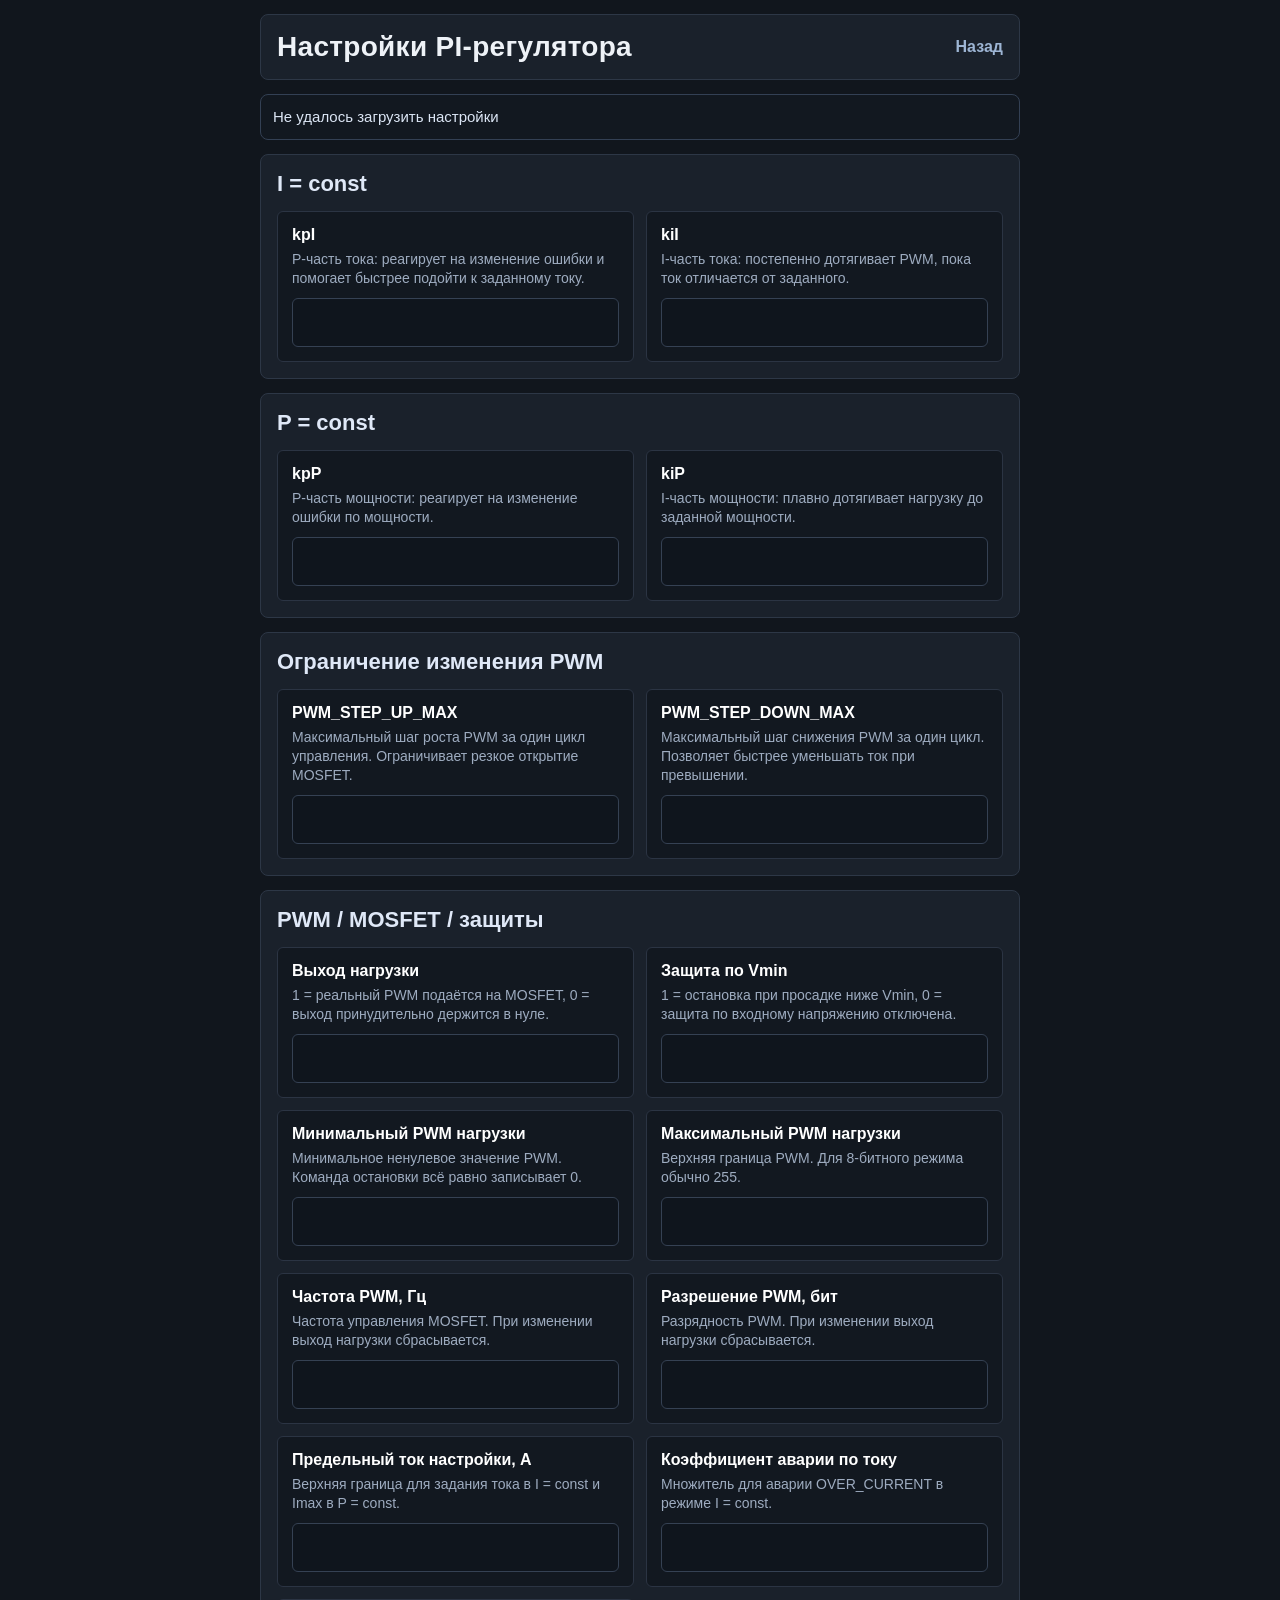
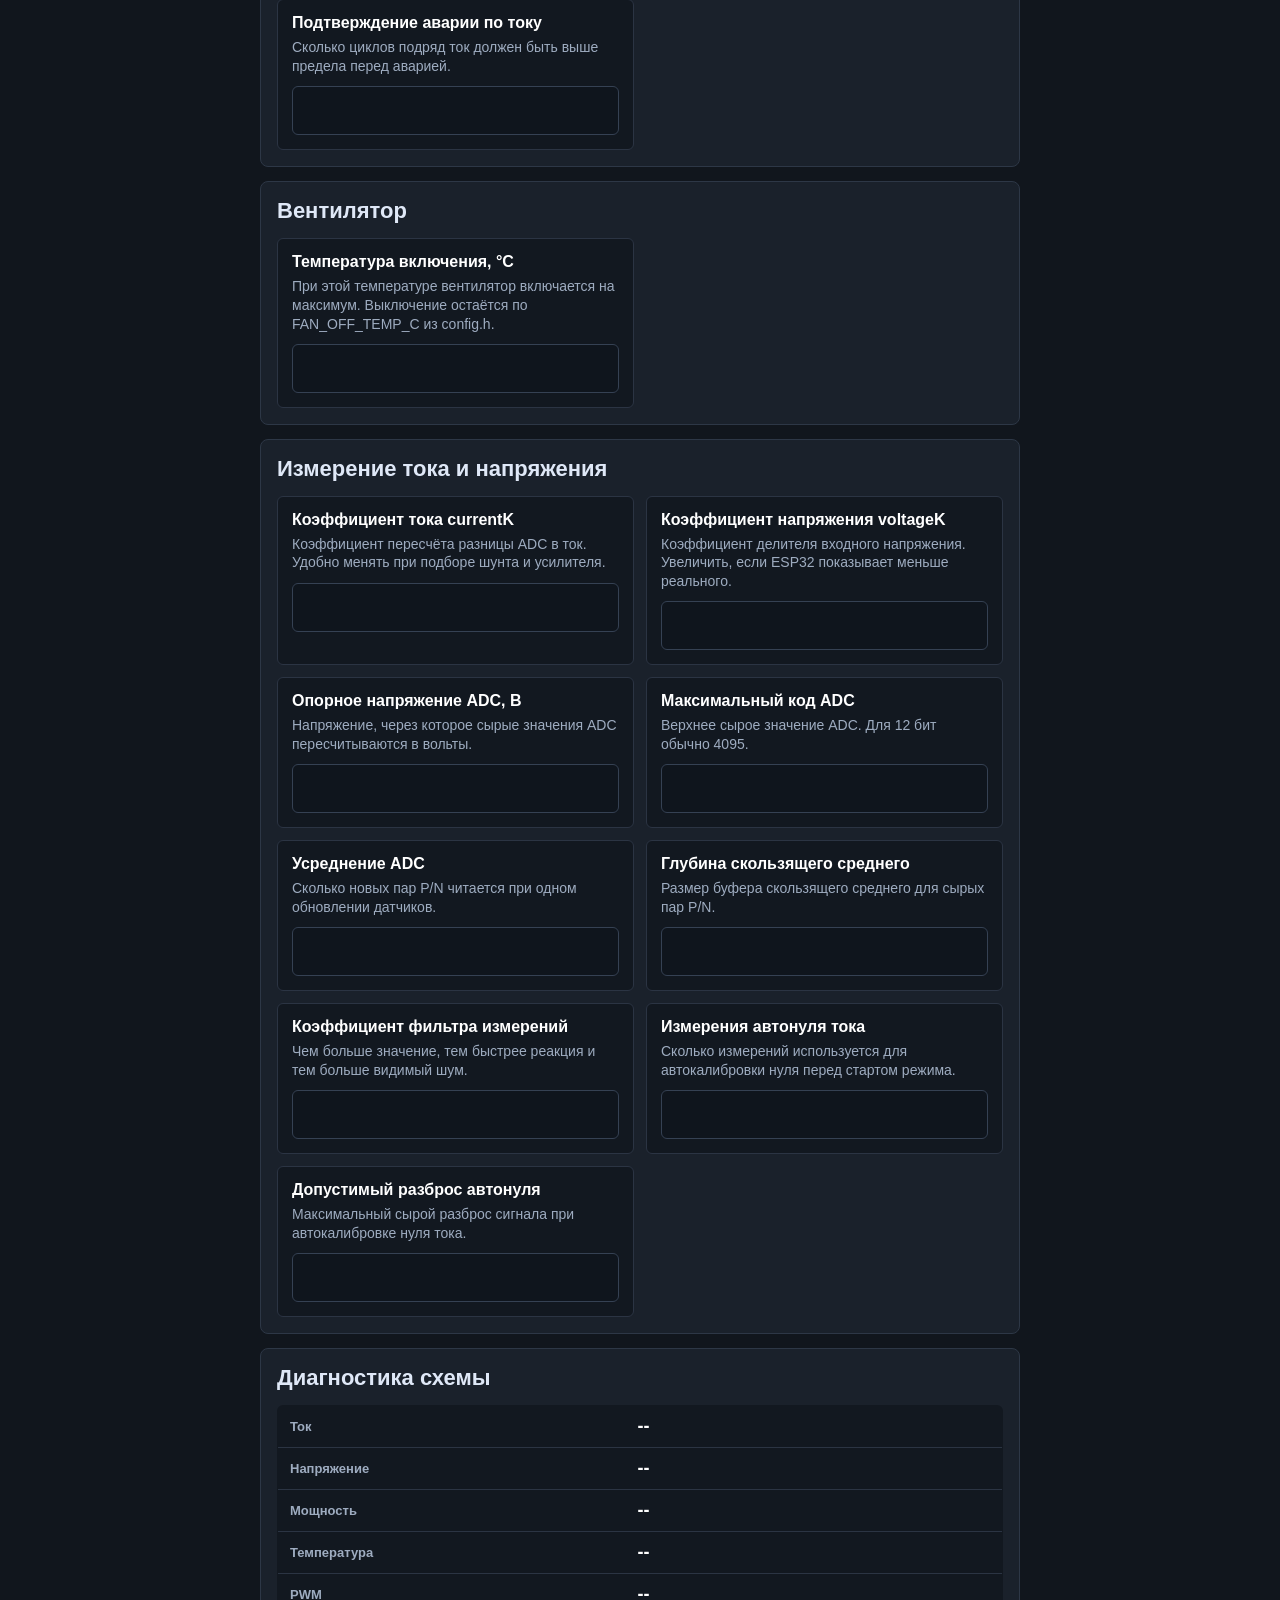
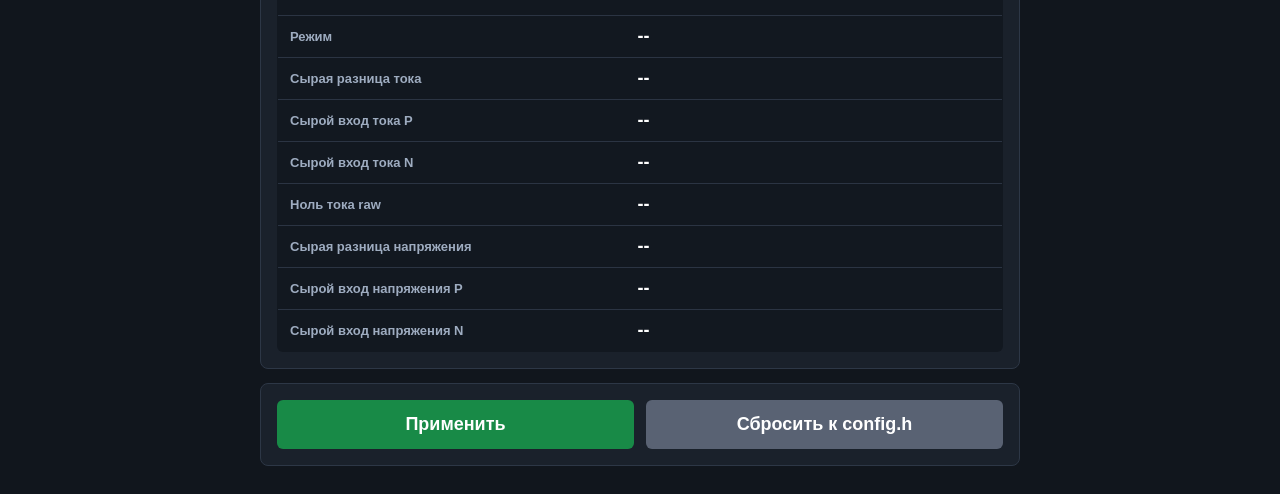
==== Board/SmartLoad/web/debug.html @ d5c113cf "refactor: упорядочена структура проекта" ====
<!DOCTYPE html>
<html lang="ru">
<head>
<meta charset="UTF-8">
<meta name="viewport" content="width=device-width, initial-scale=1.0">
<title>SMARTLOAD ESP32 DEBUG</title>
<style>
*{box-sizing:border-box;margin:0;padding:0}
body{background:#11161d;color:#eef2f7;font-family:Arial,sans-serif;padding:14px}
.wrapper{width:100%;max-width:760px;margin:0 auto}
.card{background:#1a212b;border:1px solid #2d3746;border-radius:8px;padding:16px;margin-bottom:14px}
.header{display:flex;justify-content:space-between;align-items:center;gap:10px;flex-wrap:wrap}
.title{font-size:28px;font-weight:800;letter-spacing:.3px}
.back{color:#9db5d4;text-decoration:none;font-weight:800}
.section-title{font-size:22px;font-weight:800;margin-bottom:14px;color:#dfe8f7}
.field-grid{display:grid;grid-template-columns:1fr 1fr;gap:12px}
.field{background:#121820;border:1px solid #2b3443;border-radius:6px;padding:14px}
label{display:block;font-size:16px;font-weight:800;margin-bottom:6px;color:#fff}
.hint{min-height:38px;color:#9eacc0;font-size:14px;line-height:1.35;margin-bottom:10px}
input{width:100%;padding:13px;border-radius:6px;border:1px solid #354153;background:#0f151d;color:#fff;font-size:18px}
.diag-table{width:100%;border-collapse:collapse;background:#121820;border:1px solid #2b3443;border-radius:6px;overflow:hidden}
.diag-table th,.diag-table td{padding:10px 12px;border-bottom:1px solid #2b3443;text-align:left}
.diag-table tr:last-child th,.diag-table tr:last-child td{border-bottom:none}
.diag-table th{width:48%;color:#9eacc0;font-size:13px;font-weight:800}
.diag-table td{color:#fff;font-size:18px;font-weight:800;word-break:break-word}
button{width:100%;border:none;border-radius:6px;padding:14px 12px;font-size:18px;font-weight:800;cursor:pointer;color:#fff}
button:active{transform:scale(.99)}
.btn-main{background:#188a47}
.btn-neutral{background:#596273}
.actions{display:grid;grid-template-columns:1fr 1fr;gap:12px}
.message{display:none;background:#121820;border:1px solid #334054;border-radius:8px;padding:12px;color:#dbe5f4;font-size:15px;line-height:1.35;margin-bottom:14px}
@media(max-width:640px){
  .title{font-size:24px}
  .field-grid{grid-template-columns:1fr}
  .diag-table th,.diag-table td{display:block;width:100%}
  .diag-table th{padding-bottom:4px}
  .diag-table td{padding-top:0}
  .actions{grid-template-columns:1fr}
}
</style>
</head>
<body>
<div class="wrapper">
  <div class="card">
    <div class="header">
      <div class="title">Настройки PI-регулятора</div>
      <a class="back" href="/">Назад</a>
    </div>
  </div>

  <div id="messageBox" class="message"></div>

  <div class="card">
    <div class="section-title">I = const</div>
    <div class="field-grid">
      <div class="field">
        <label for="kpI">kpI</label>
        <div class="hint">P-часть тока: реагирует на изменение ошибки и помогает быстрее подойти к заданному току.</div>
        <input id="kpI" type="number" step="0.01" min="0" max="20">
      </div>
      <div class="field">
        <label for="kiI">kiI</label>
        <div class="hint">I-часть тока: постепенно дотягивает PWM, пока ток отличается от заданного.</div>
        <input id="kiI" type="number" step="0.01" min="0" max="50">
      </div>
    </div>
  </div>

  <div class="card">
    <div class="section-title">P = const</div>
    <div class="field-grid">
      <div class="field">
        <label for="kpP">kpP</label>
        <div class="hint">P-часть мощности: реагирует на изменение ошибки по мощности.</div>
        <input id="kpP" type="number" step="0.001" min="0" max="20">
      </div>
      <div class="field">
        <label for="kiP">kiP</label>
        <div class="hint">I-часть мощности: плавно дотягивает нагрузку до заданной мощности.</div>
        <input id="kiP" type="number" step="0.001" min="0" max="50">
      </div>
    </div>
  </div>

  <div class="card">
    <div class="section-title">Ограничение изменения PWM</div>
    <div class="field-grid">
      <div class="field">
        <label for="stepUp">PWM_STEP_UP_MAX</label>
        <div class="hint">Максимальный шаг роста PWM за один цикл управления. Ограничивает резкое открытие MOSFET.</div>
        <input id="stepUp" type="number" step="0.1" min="0.01" max="255">
      </div>
      <div class="field">
        <label for="stepDown">PWM_STEP_DOWN_MAX</label>
        <div class="hint">Максимальный шаг снижения PWM за один цикл. Позволяет быстрее уменьшать ток при превышении.</div>
        <input id="stepDown" type="number" step="0.1" min="0.01" max="255">
      </div>
    </div>
  </div>

  <div class="card">
    <div class="section-title">PWM / MOSFET / защиты</div>
    <div class="field-grid">
      <div class="field">
        <label for="loadOutputEnabled">Выход нагрузки</label>
        <div class="hint">1 = реальный PWM подаётся на MOSFET, 0 = выход принудительно держится в нуле.</div>
        <input id="loadOutputEnabled" type="number" step="1" min="0" max="1">
      </div>
      <div class="field">
        <label for="voltageProtectionEnabled">Защита по Vmin</label>
        <div class="hint">1 = остановка при просадке ниже Vmin, 0 = защита по входному напряжению отключена.</div>
        <input id="voltageProtectionEnabled" type="number" step="1" min="0" max="1">
      </div>
      <div class="field">
        <label for="pwmMin">Минимальный PWM нагрузки</label>
        <div class="hint">Минимальное ненулевое значение PWM. Команда остановки всё равно записывает 0.</div>
        <input id="pwmMin" type="number" step="1" min="0" max="65535">
      </div>
      <div class="field">
        <label for="pwmMax">Максимальный PWM нагрузки</label>
        <div class="hint">Верхняя граница PWM. Для 8-битного режима обычно 255.</div>
        <input id="pwmMax" type="number" step="1" min="0" max="65535">
      </div>
      <div class="field">
        <label for="pwmFreq">Частота PWM, Гц</label>
        <div class="hint">Частота управления MOSFET. При изменении выход нагрузки сбрасывается.</div>
        <input id="pwmFreq" type="number" step="1" min="1" max="40000">
      </div>
      <div class="field">
        <label for="pwmResolution">Разрешение PWM, бит</label>
        <div class="hint">Разрядность PWM. При изменении выход нагрузки сбрасывается.</div>
        <input id="pwmResolution" type="number" step="1" min="1" max="16">
      </div>
      <div class="field">
        <label for="maxTestCurrent">Предельный ток настройки, А</label>
        <div class="hint">Верхняя граница для задания тока в I = const и Imax в P = const.</div>
        <input id="maxTestCurrent" type="number" step="0.1" min="0.1" max="1000">
      </div>
      <div class="field">
        <label for="overCurrentFactor">Коэффициент аварии по току</label>
        <div class="hint">Множитель для аварии OVER_CURRENT в режиме I = const.</div>
        <input id="overCurrentFactor" type="number" step="0.01" min="1" max="10">
      </div>
      <div class="field">
        <label for="overCurrentConfirmCount">Подтверждение аварии по току</label>
        <div class="hint">Сколько циклов подряд ток должен быть выше предела перед аварией.</div>
        <input id="overCurrentConfirmCount" type="number" step="1" min="1" max="100">
      </div>
    </div>
  </div>

  <div class="card">
    <div class="section-title">Вентилятор</div>
    <div class="field-grid">
      <div class="field">
        <label for="fanOnTemp">Температура включения, °C</label>
        <div class="hint">При этой температуре вентилятор включается на максимум. Выключение остаётся по FAN_OFF_TEMP_C из config.h.</div>
        <input id="fanOnTemp" type="number" step="1" min="0" max="120">
      </div>
    </div>
  </div>

  <div class="card">
    <div class="section-title">Измерение тока и напряжения</div>
    <div class="field-grid">
      <div class="field">
        <label for="currentK">Коэффициент тока currentK</label>
        <div class="hint">Коэффициент пересчёта разницы ADC в ток. Удобно менять при подборе шунта и усилителя.</div>
        <input id="currentK" type="number" step="0.00001" min="0.00001" max="10">
      </div>
      <div class="field">
        <label for="voltageK">Коэффициент напряжения voltageK</label>
        <div class="hint">Коэффициент делителя входного напряжения. Увеличить, если ESP32 показывает меньше реального.</div>
        <input id="voltageK" type="number" step="0.001" min="0.001" max="500">
      </div>
      <div class="field">
        <label for="adcRefVoltage">Опорное напряжение ADC, В</label>
        <div class="hint">Напряжение, через которое сырые значения ADC пересчитываются в вольты.</div>
        <input id="adcRefVoltage" type="number" step="0.001" min="0.1" max="5">
      </div>
      <div class="field">
        <label for="adcMaxValue">Максимальный код ADC</label>
        <div class="hint">Верхнее сырое значение ADC. Для 12 бит обычно 4095.</div>
        <input id="adcMaxValue" type="number" step="1" min="1" max="65535">
      </div>
      <div class="field">
        <label for="analogAverageSamples">Усреднение ADC</label>
        <div class="hint">Сколько новых пар P/N читается при одном обновлении датчиков.</div>
        <input id="analogAverageSamples" type="number" step="1" min="1" max="512">
      </div>
      <div class="field">
        <label for="movingAverageSamples">Глубина скользящего среднего</label>
        <div class="hint">Размер буфера скользящего среднего для сырых пар P/N.</div>
        <input id="movingAverageSamples" type="number" step="1" min="1" max="512">
      </div>
      <div class="field">
        <label for="filterK">Коэффициент фильтра измерений</label>
        <div class="hint">Чем больше значение, тем быстрее реакция и тем больше видимый шум.</div>
        <input id="filterK" type="number" step="0.01" min="0.01" max="1">
      </div>
      <div class="field">
        <label for="currentZeroSamples">Измерения автонуля тока</label>
        <div class="hint">Сколько измерений используется для автокалибровки нуля перед стартом режима.</div>
        <input id="currentZeroSamples" type="number" step="1" min="1" max="500">
      </div>
      <div class="field">
        <label for="currentZeroStabilityRaw">Допустимый разброс автонуля</label>
        <div class="hint">Максимальный сырой разброс сигнала при автокалибровке нуля тока.</div>
        <input id="currentZeroStabilityRaw" type="number" step="1" min="1" max="4095">
      </div>
    </div>
  </div>

  <div class="card">
    <div class="section-title">Диагностика схемы</div>
    <table class="diag-table">
      <tbody>
        <tr><th>Ток</th><td id="dbgCurrent">--</td></tr>
        <tr><th>Напряжение</th><td id="dbgVoltage">--</td></tr>
        <tr><th>Мощность</th><td id="dbgPower">--</td></tr>
        <tr><th>Температура</th><td id="dbgTemp">--</td></tr>
        <tr><th>PWM</th><td id="dbgPwm">--</td></tr>
        <tr><th>Режим</th><td id="dbgMode">--</td></tr>
        <tr><th>Сырая разница тока</th><td id="dbgCurrentDiff">--</td></tr>
        <tr><th>Сырой вход тока P</th><td id="dbgCurrentRawP">--</td></tr>
        <tr><th>Сырой вход тока N</th><td id="dbgCurrentRawN">--</td></tr>
        <tr><th>Ноль тока raw</th><td id="dbgCurrentZero">--</td></tr>
        <tr><th>Сырая разница напряжения</th><td id="dbgVoltageDiff">--</td></tr>
        <tr><th>Сырой вход напряжения P</th><td id="dbgVoltageRawP">--</td></tr>
        <tr><th>Сырой вход напряжения N</th><td id="dbgVoltageRawN">--</td></tr>
      </tbody>
    </table>
  </div>

  <div class="card">
    <div class="actions">
      <button class="btn-main" onclick="saveDebug()">Применить</button>
      <button class="btn-neutral" onclick="resetDebug()">Сбросить к config.h</button>
    </div>
  </div>
</div>

<script>
function setMessage(text){
  let box = document.getElementById('messageBox');
  box.innerText = text;
  box.style.display = text ? 'block' : 'none';
}

function setValues(data){
  document.getElementById('kpI').value = Number(data.kpI).toFixed(3);
  document.getElementById('kiI').value = Number(data.kiI).toFixed(3);
  document.getElementById('kpP').value = Number(data.kpP).toFixed(4);
  document.getElementById('kiP').value = Number(data.kiP).toFixed(4);
  document.getElementById('stepUp').value = Number(data.stepUp).toFixed(2);
  document.getElementById('stepDown').value = Number(data.stepDown).toFixed(2);
  document.getElementById('fanOnTemp').value = Number(data.fanOnTemp).toFixed(1);
  document.getElementById('maxTestCurrent').value = Number(data.maxTestCurrent).toFixed(1);
  document.getElementById('overCurrentFactor').value = Number(data.overCurrentFactor).toFixed(2);
  document.getElementById('overCurrentConfirmCount').value = Number(data.overCurrentConfirmCount);
  document.getElementById('loadOutputEnabled').value = data.loadOutputEnabled ? 1 : 0;
  document.getElementById('voltageProtectionEnabled').value = data.voltageProtectionEnabled ? 1 : 0;
  document.getElementById('pwmMin').value = Number(data.pwmMin);
  document.getElementById('pwmMax').value = Number(data.pwmMax);
  document.getElementById('pwmFreq').value = Number(data.pwmFreq);
  document.getElementById('pwmResolution').value = Number(data.pwmResolution);
  setPwmInputLimits(Number(data.pwmResolution));
  document.getElementById('currentK').value = Number(data.currentK).toFixed(5);
  document.getElementById('voltageK').value = Number(data.voltageK).toFixed(3);
  document.getElementById('adcRefVoltage').value = Number(data.adcRefVoltage).toFixed(3);
  document.getElementById('adcMaxValue').value = Number(data.adcMaxValue).toFixed(0);
  document.getElementById('analogAverageSamples').value = Number(data.analogAverageSamples);
  document.getElementById('movingAverageSamples').value = Number(data.movingAverageSamples);
  document.getElementById('filterK').value = Number(data.filterK).toFixed(2);
  document.getElementById('currentZeroSamples').value = Number(data.currentZeroSamples);
  document.getElementById('currentZeroStabilityRaw').value = Number(data.currentZeroStabilityRaw).toFixed(1);
  updateDiagnostics(data);
}

function pwmMaxForResolution(bits){
  let value = Number(bits);
  if (!Number.isFinite(value)) {
    value = 8;
  }
  value = Math.max(1, Math.min(16, Math.floor(value)));
  return value >= 16 ? 65535 : Math.pow(2, value) - 1;
}

function setPwmInputLimits(bits){
  const maxValue = pwmMaxForResolution(bits);
  const minInput = document.getElementById('pwmMin');
  const maxInput = document.getElementById('pwmMax');
  minInput.max = String(maxValue);
  maxInput.max = String(maxValue);
  if (Number(minInput.value) > maxValue) {
    minInput.value = maxValue;
  }
  if (Number(maxInput.value) > maxValue) {
    maxInput.value = maxValue;
  }
}

function setDiag(id, value){
  document.getElementById(id).innerText = value;
}

function updateDiagnostics(data){
  setDiag('dbgCurrent', Number(data.debugCurrent).toFixed(3) + ' А');
  setDiag('dbgVoltage', Number(data.debugVoltage).toFixed(2) + ' В');
  setDiag('dbgPower', Number(data.debugPower).toFixed(1) + ' Вт');
  setDiag('dbgTemp', Number(data.debugTemp).toFixed(1) + ' °C');
  setDiag('dbgPwm', String(data.debugPwm));
  setDiag('dbgMode', String(data.debugMode));
  setDiag('dbgCurrentDiff', Number(data.currentDiffRaw).toFixed(1));
  setDiag('dbgCurrentRawP', Number(data.currentRawP).toFixed(1));
  setDiag('dbgCurrentRawN', Number(data.currentRawN).toFixed(1));
  setDiag('dbgCurrentZero', Number(data.currentZeroRaw).toFixed(1));
  setDiag('dbgVoltageDiff', Number(data.voltageDiffRaw).toFixed(1));
  setDiag('dbgVoltageRawP', Number(data.voltageRawP).toFixed(1));
  setDiag('dbgVoltageRawN', Number(data.voltageRawN).toFixed(1));
}

function loadDebug(){
  fetch('/debugdata')
    .then(r => r.json())
    .then(d => setValues(d))
    .catch(e => setMessage('Не удалось загрузить настройки'));
}

function refreshDiagnostics(){
  fetch('/debugdata')
    .then(r => r.json())
    .then(d => updateDiagnostics(d))
    .catch(e => console.log(e));
}

function valueParam(id){
  return encodeURIComponent(document.getElementById(id).value);
}

function clampDebugInput(id, minValue, maxValue, fallbackValue, integerOnly = false){
  const input = document.getElementById(id);
  let value = Number(input.value);
  if (!Number.isFinite(value)) {
    value = fallbackValue;
  }
  value = Math.max(minValue, Math.min(maxValue, value));
  if (integerOnly) {
    value = Math.round(value);
  }
  input.value = String(value);
}

function normalizeDebugInputs(){
  clampDebugInput('kpI', 0.0, 20.0, 0.0);
  clampDebugInput('kiI', 0.0, 50.0, 0.0);
  clampDebugInput('kpP', 0.0, 20.0, 0.0);
  clampDebugInput('kiP', 0.0, 50.0, 0.0);
  clampDebugInput('stepUp', 0.01, 255.0, 1.0);
  clampDebugInput('stepDown', 0.01, 255.0, 1.0);
  clampDebugInput('fanOnTemp', 0.0, 120.0, 60.0);
  clampDebugInput('maxTestCurrent', 0.1, 1000.0, 5.0);
  clampDebugInput('overCurrentFactor', 1.0, 10.0, 1.25);
  clampDebugInput('overCurrentConfirmCount', 1, 100, 3, true);
  clampDebugInput('loadOutputEnabled', 0, 1, 0, true);
  clampDebugInput('voltageProtectionEnabled', 0, 1, 1, true);
  clampDebugInput('pwmResolution', 1, 16, 8, true);
  setPwmInputLimits(document.getElementById('pwmResolution').value);
  const pwmMax = pwmMaxForResolution(document.getElementById('pwmResolution').value);
  clampDebugInput('pwmMin', 0, pwmMax, 0, true);
  clampDebugInput('pwmMax', 0, pwmMax, pwmMax, true);
  clampDebugInput('pwmFreq', 1, 40000, 5000, true);
  clampDebugInput('currentK', 0.00001, 10.0, 0.03931);
  clampDebugInput('voltageK', 0.001, 500.0, 1.0);
  clampDebugInput('adcRefVoltage', 0.1, 5.0, 3.3);
  clampDebugInput('adcMaxValue', 1, 65535, 4095, true);
  clampDebugInput('analogAverageSamples', 1, 512, 10, true);
  clampDebugInput('movingAverageSamples', 1, 512, 10, true);
  clampDebugInput('filterK', 0.01, 1.0, 0.2);
  clampDebugInput('currentZeroSamples', 1, 500, 50, true);
  clampDebugInput('currentZeroStabilityRaw', 1.0, 4095.0, 40.0);
}

function saveDebug(){
  normalizeDebugInputs();

  let url = '/debugsave?kpI=' + valueParam('kpI') +
            '&kiI=' + valueParam('kiI') +
            '&kpP=' + valueParam('kpP') +
            '&kiP=' + valueParam('kiP') +
            '&stepUp=' + valueParam('stepUp') +
            '&stepDown=' + valueParam('stepDown') +
            '&fanOnTemp=' + valueParam('fanOnTemp') +
            '&maxTestCurrent=' + valueParam('maxTestCurrent') +
            '&overCurrentFactor=' + valueParam('overCurrentFactor') +
            '&overCurrentConfirmCount=' + valueParam('overCurrentConfirmCount') +
            '&loadOutputEnabled=' + valueParam('loadOutputEnabled') +
            '&voltageProtectionEnabled=' + valueParam('voltageProtectionEnabled') +
            '&pwmMin=' + valueParam('pwmMin') +
            '&pwmMax=' + valueParam('pwmMax') +
            '&pwmFreq=' + valueParam('pwmFreq') +
            '&pwmResolution=' + valueParam('pwmResolution') +
            '&currentK=' + valueParam('currentK') +
            '&voltageK=' + valueParam('voltageK') +
            '&adcRefVoltage=' + valueParam('adcRefVoltage') +
            '&adcMaxValue=' + valueParam('adcMaxValue') +
            '&analogAverageSamples=' + valueParam('analogAverageSamples') +
            '&movingAverageSamples=' + valueParam('movingAverageSamples') +
            '&filterK=' + valueParam('filterK') +
            '&currentZeroSamples=' + valueParam('currentZeroSamples') +
            '&currentZeroStabilityRaw=' + valueParam('currentZeroStabilityRaw');

  fetch(url)
    .then(r => r.json())
    .then(d => {
      setValues(d);
      setMessage('Настройки применены. После перезагрузки вернутся значения из config.h.');
    })
    .catch(e => setMessage('Не удалось применить настройки'));
}

function resetDebug(){
  fetch('/debugreset')
    .then(r => r.json())
    .then(d => {
      setValues(d);
      setMessage('Настройки сброшены к значениям из config.h.');
    })
    .catch(e => setMessage('Не удалось сбросить настройки'));
}

window.onload = function(){
  document.getElementById('pwmResolution').addEventListener('input', function(){
    setPwmInputLimits(this.value);
  });
  loadDebug();
  setInterval(refreshDiagnostics, 1000);
};
</script>
</body>
</html>
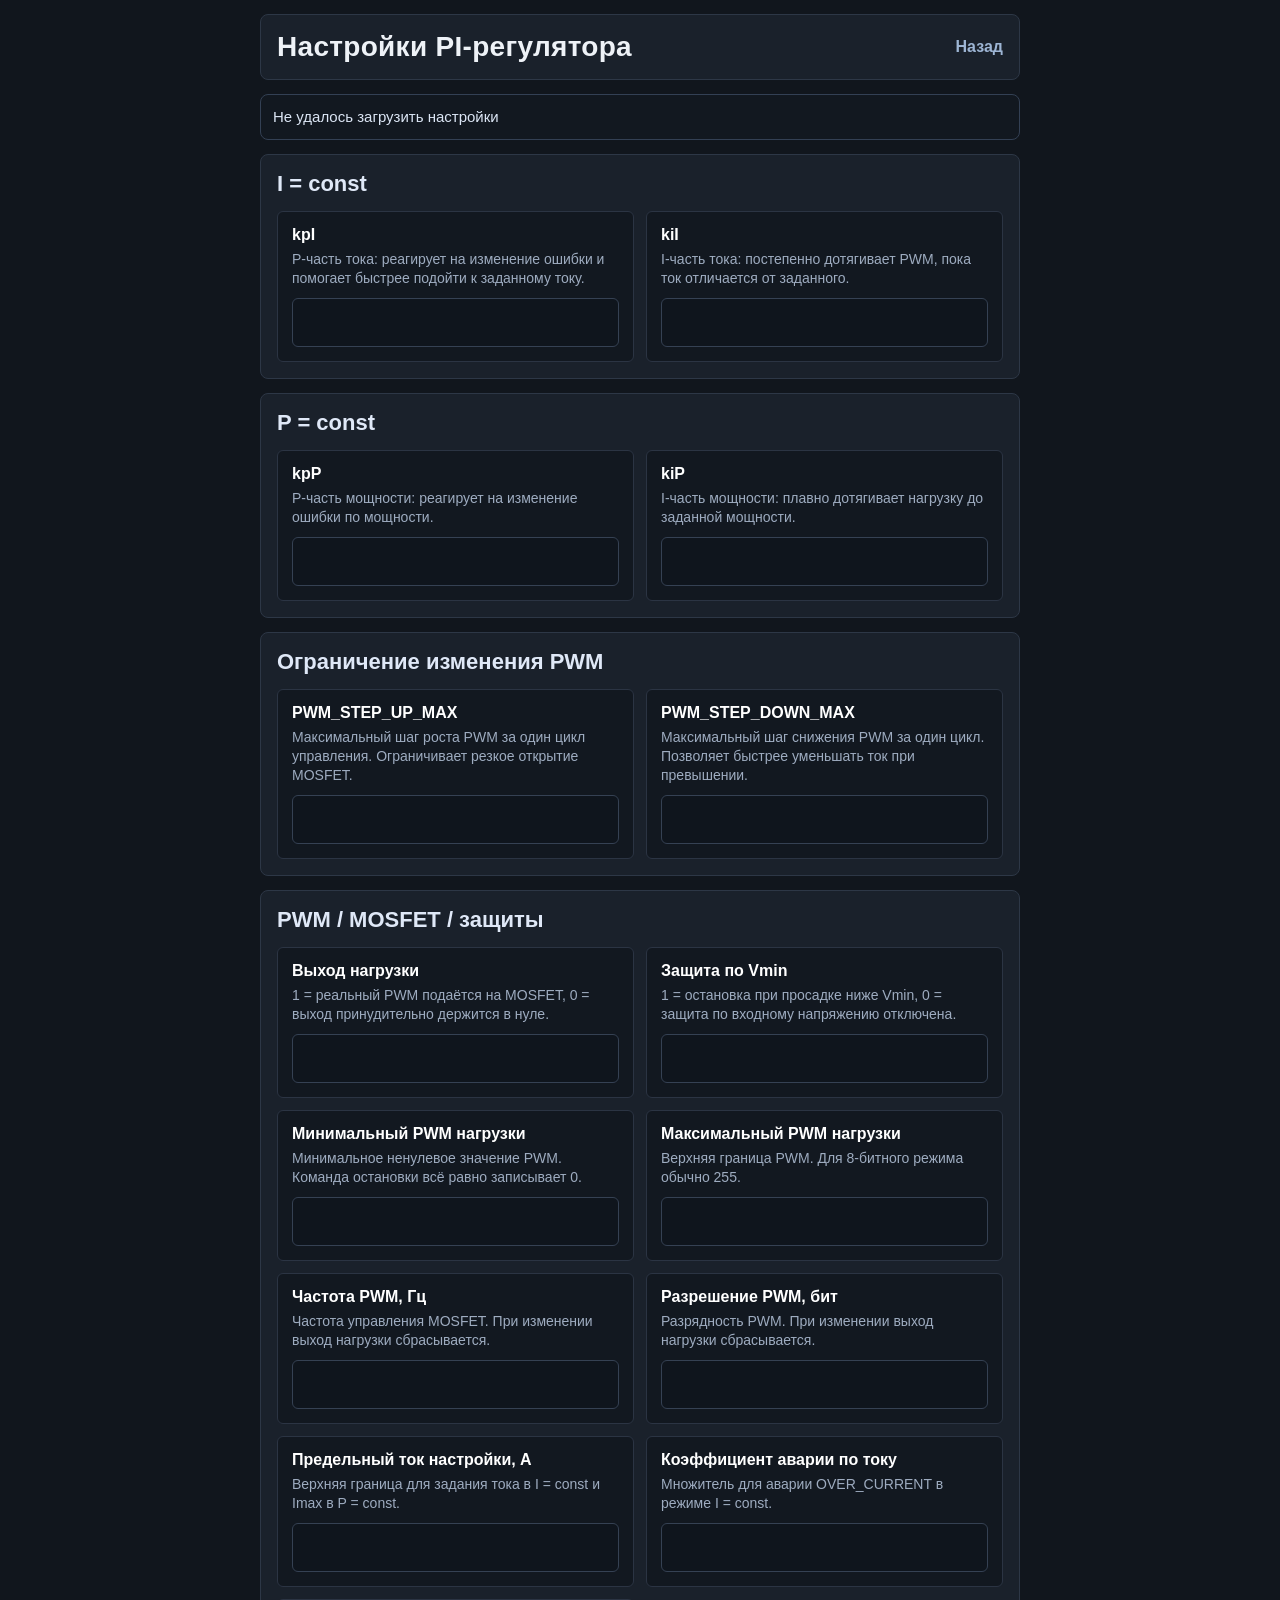
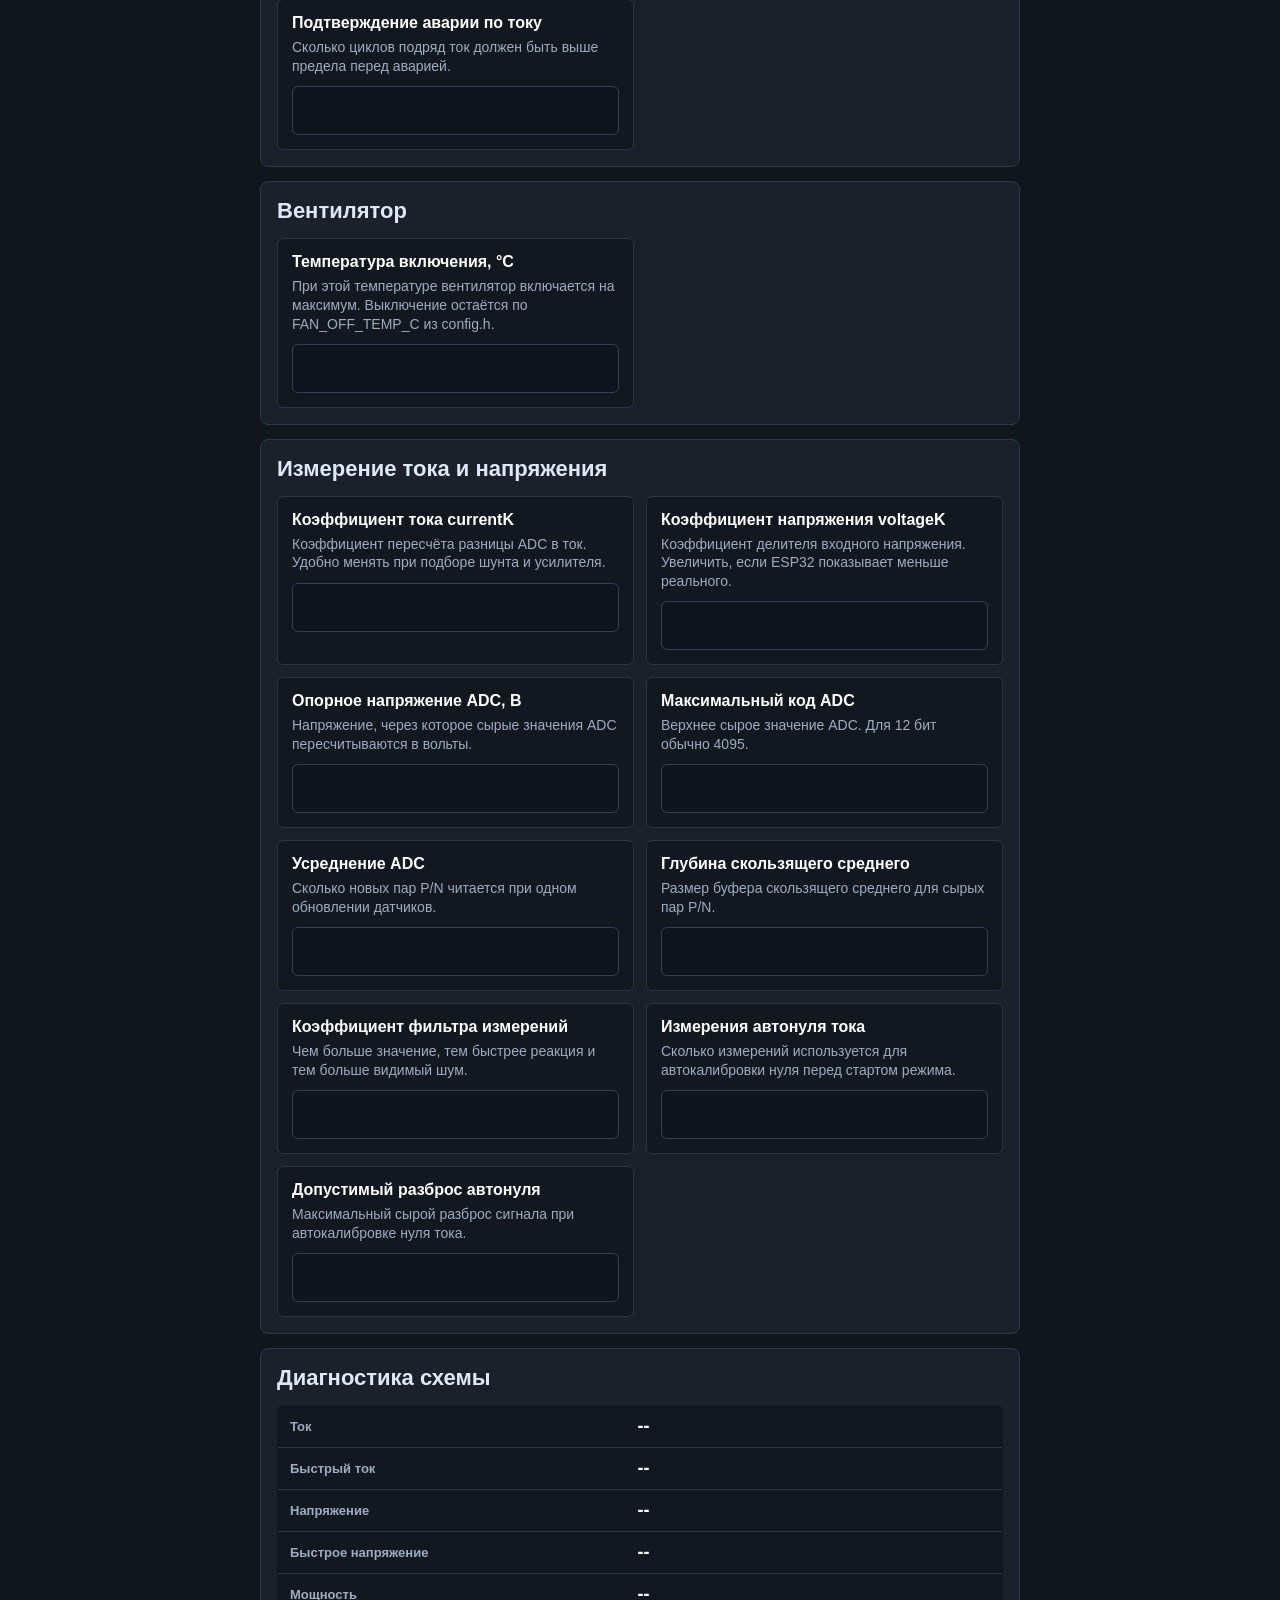
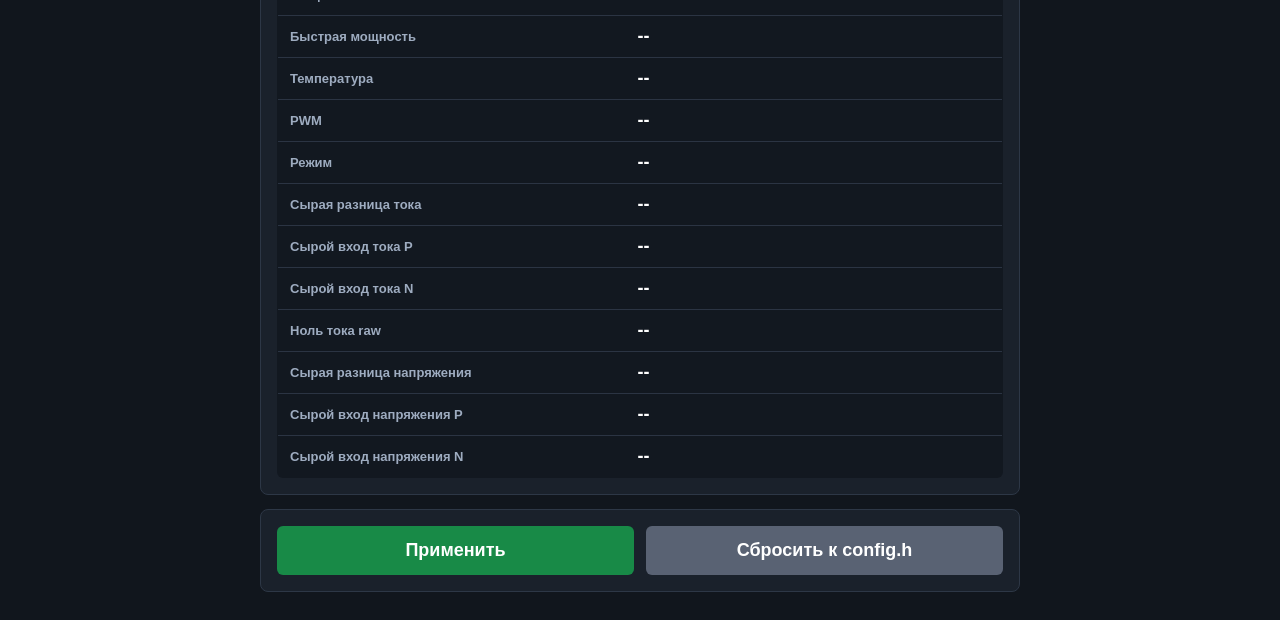
==== commit d89e25eb: "refactor: разделены измерения и управление нагрузкой" ====
--- a/Board/SmartLoad/web/debug.html
+++ b/Board/SmartLoad/web/debug.html
@@ -216,8 +216,11 @@
     <table class="diag-table">
       <tbody>
         <tr><th>Ток</th><td id="dbgCurrent">--</td></tr>
+        <tr><th>Быстрый ток</th><td id="dbgInstantCurrent">--</td></tr>
         <tr><th>Напряжение</th><td id="dbgVoltage">--</td></tr>
+        <tr><th>Быстрое напряжение</th><td id="dbgInstantVoltage">--</td></tr>
         <tr><th>Мощность</th><td id="dbgPower">--</td></tr>
+        <tr><th>Быстрая мощность</th><td id="dbgInstantPower">--</td></tr>
         <tr><th>Температура</th><td id="dbgTemp">--</td></tr>
         <tr><th>PWM</th><td id="dbgPwm">--</td></tr>
         <tr><th>Режим</th><td id="dbgMode">--</td></tr>
@@ -306,8 +309,11 @@
 
 function updateDiagnostics(data){
   setDiag('dbgCurrent', Number(data.debugCurrent).toFixed(3) + ' А');
+  setDiag('dbgInstantCurrent', Number(data.instantCurrent).toFixed(3) + ' А');
   setDiag('dbgVoltage', Number(data.debugVoltage).toFixed(2) + ' В');
+  setDiag('dbgInstantVoltage', Number(data.instantVoltage).toFixed(2) + ' В');
   setDiag('dbgPower', Number(data.debugPower).toFixed(1) + ' Вт');
+  setDiag('dbgInstantPower', Number(data.instantPower).toFixed(1) + ' Вт');
   setDiag('dbgTemp', Number(data.debugTemp).toFixed(1) + ' °C');
   setDiag('dbgPwm', String(data.debugPwm));
   setDiag('dbgMode', String(data.debugMode));
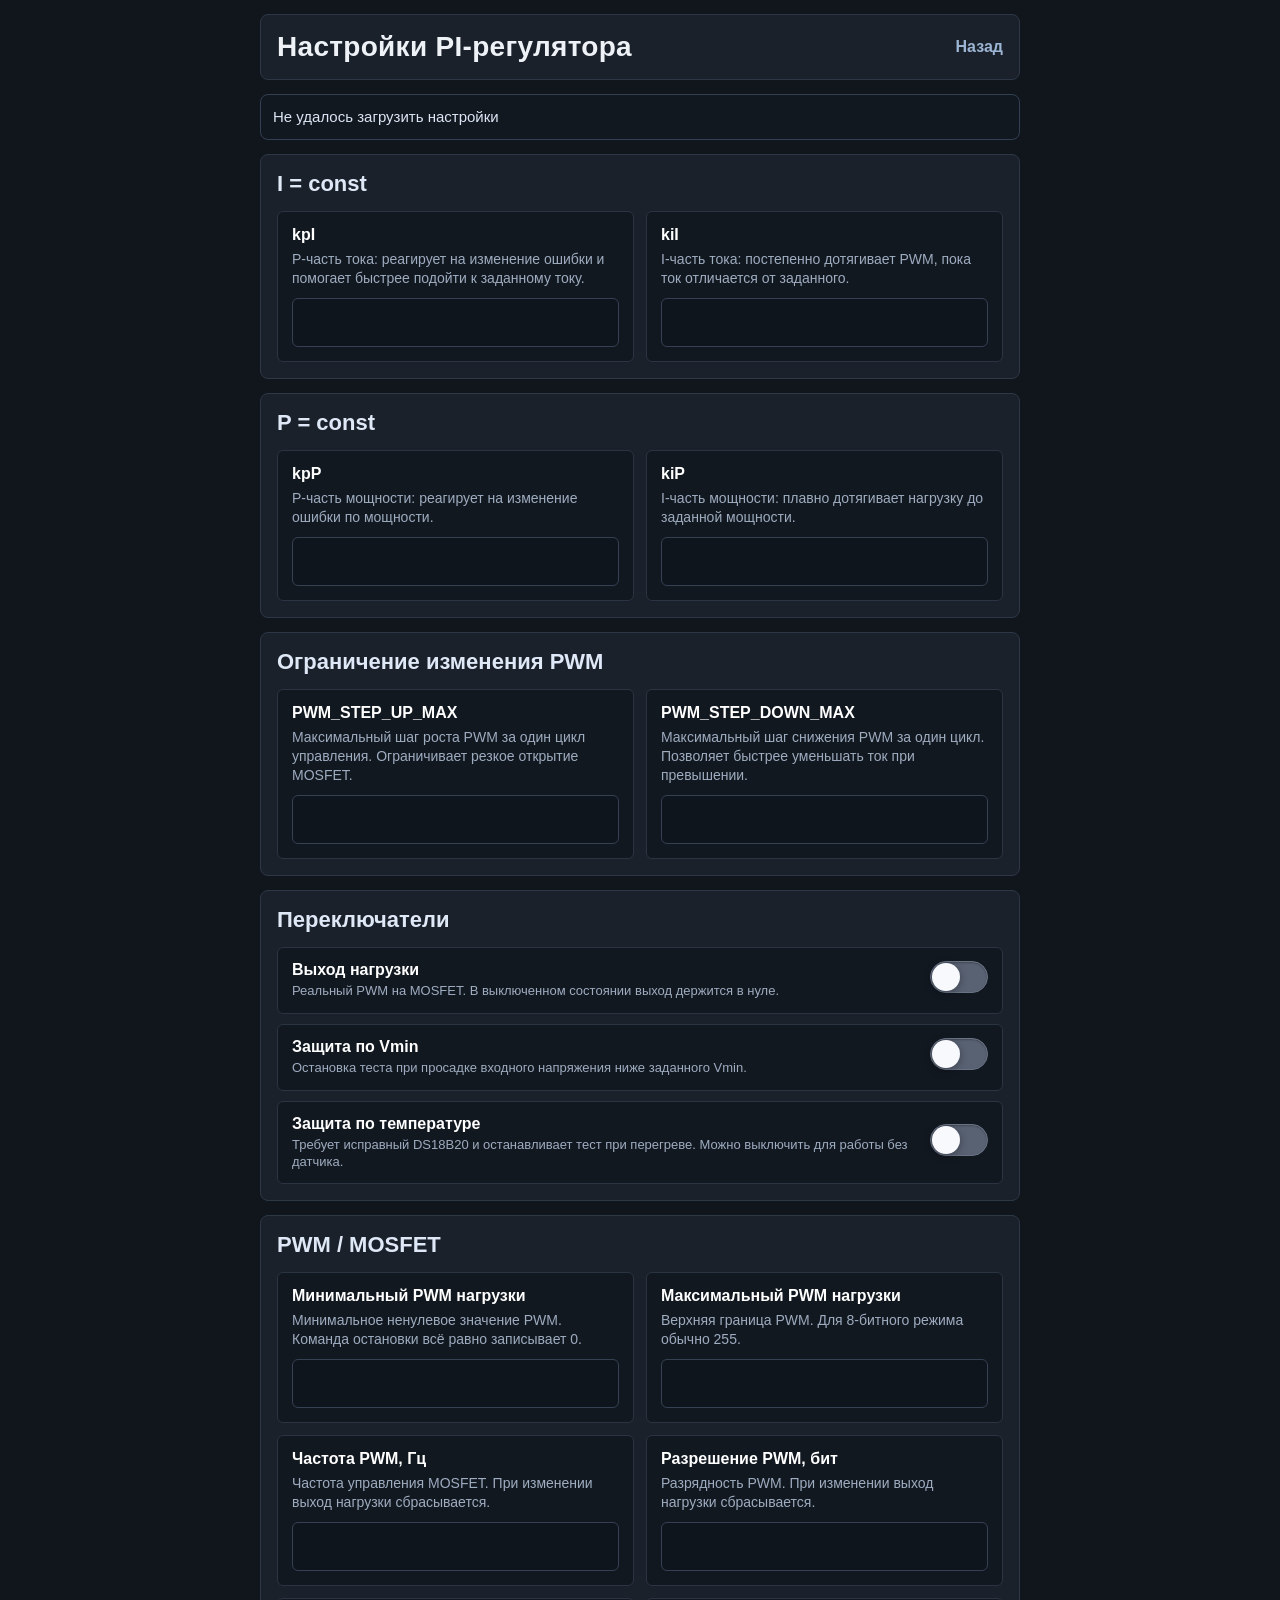
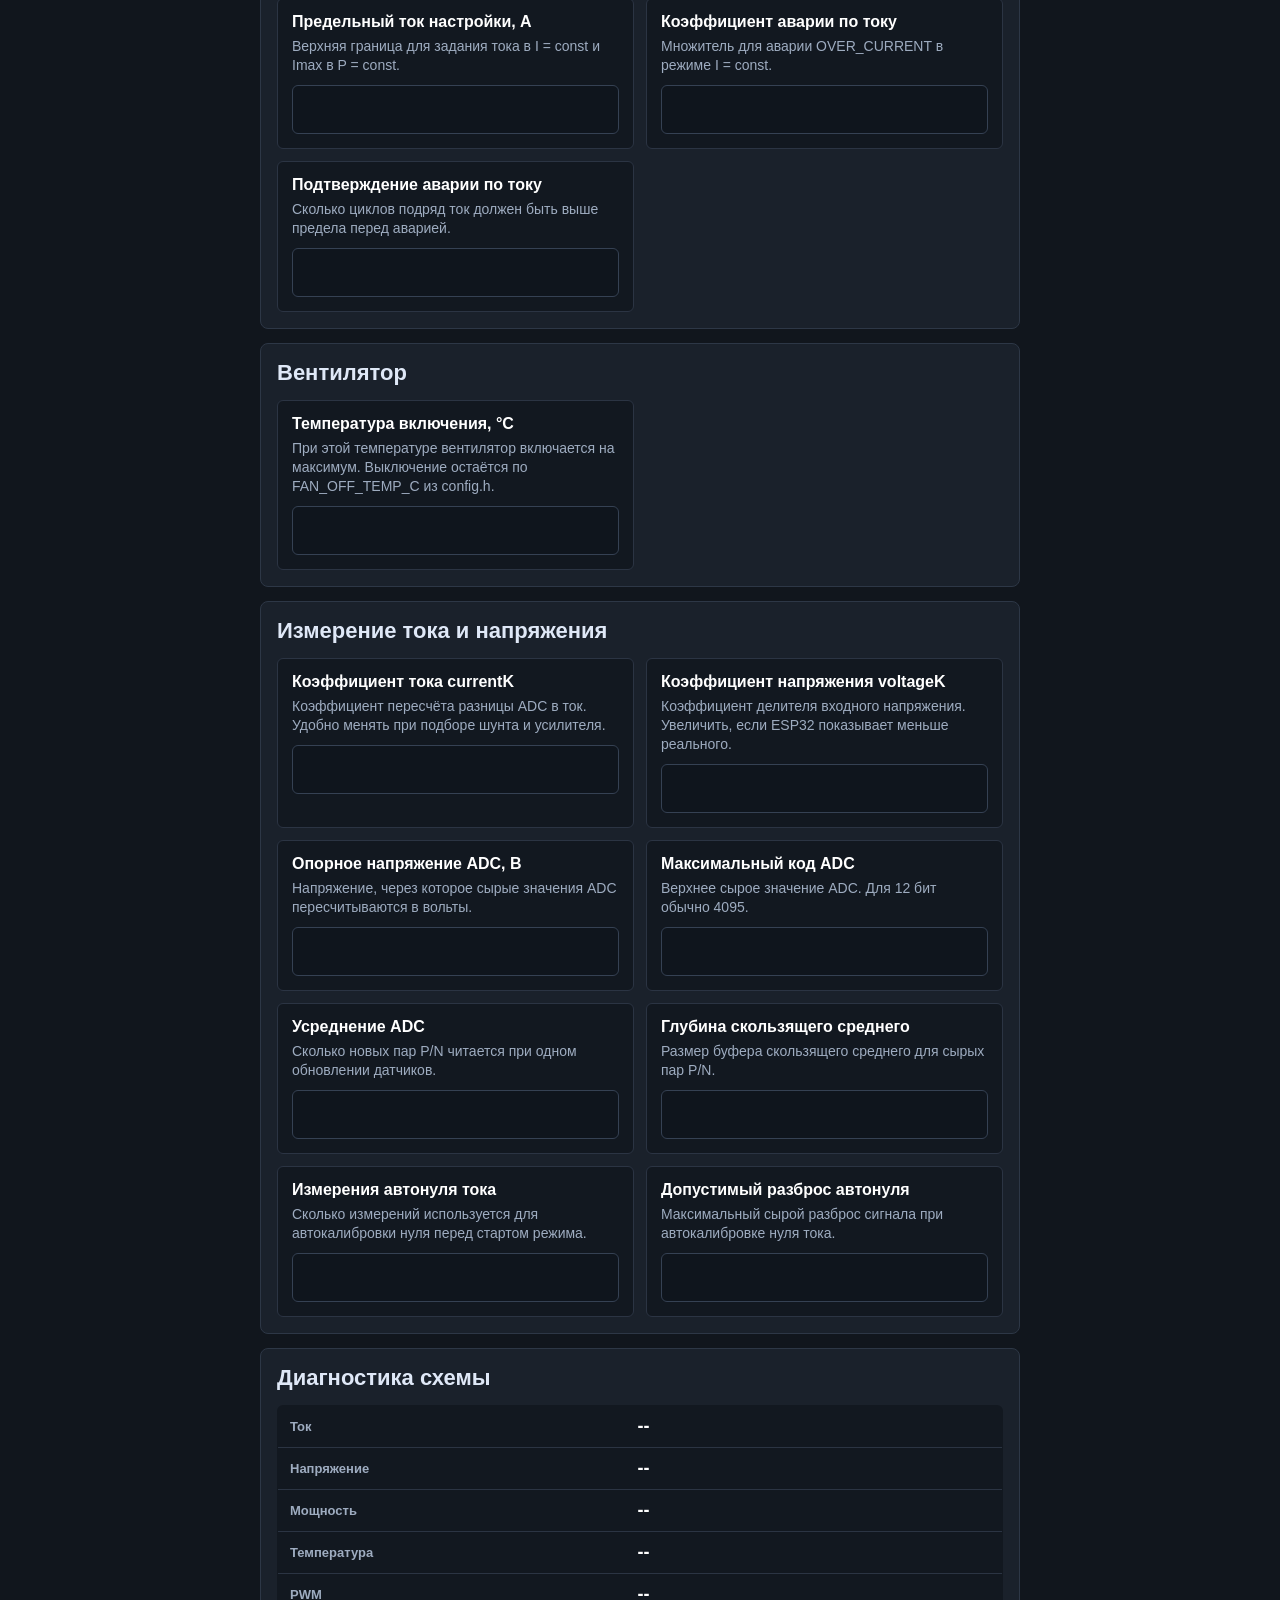
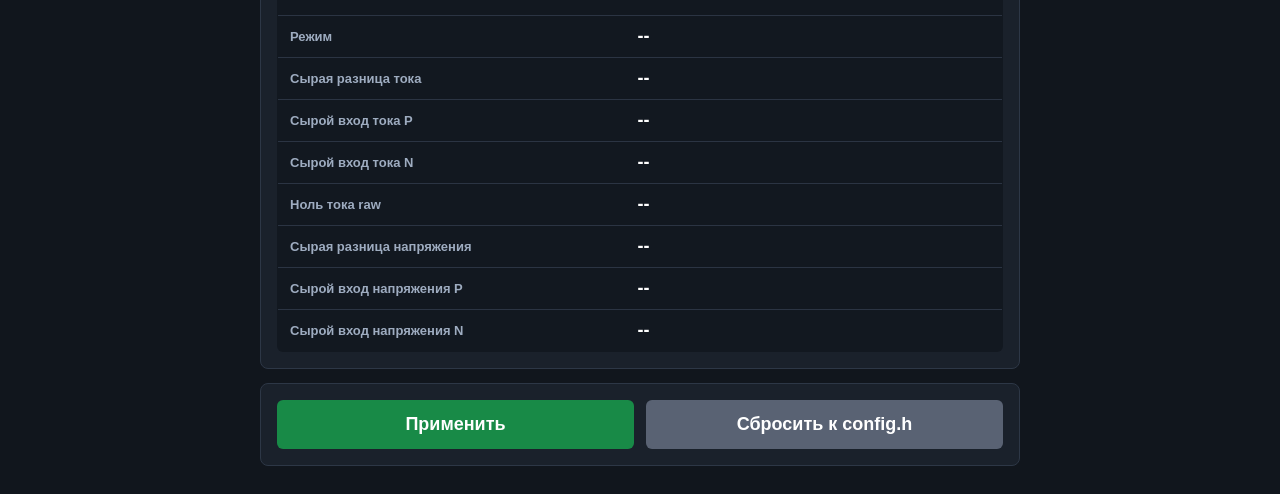
==== commit 70270363: "feat: добавлены переключатели защит и упрощена цепочка измерений" ====
--- a/Board/SmartLoad/web/debug.html
+++ b/Board/SmartLoad/web/debug.html
@@ -18,6 +18,18 @@
 label{display:block;font-size:16px;font-weight:800;margin-bottom:6px;color:#fff}
 .hint{min-height:38px;color:#9eacc0;font-size:14px;line-height:1.35;margin-bottom:10px}
 input{width:100%;padding:13px;border-radius:6px;border:1px solid #354153;background:#0f151d;color:#fff;font-size:18px}
+.switch-grid{display:grid;grid-template-columns:1fr;gap:10px}
+.switch-row{display:flex;align-items:center;justify-content:space-between;gap:14px;background:#121820;border:1px solid #2b3443;border-radius:6px;padding:13px 14px}
+.switch-copy{min-width:0}
+.switch-title{font-size:16px;font-weight:800;color:#fff;margin-bottom:4px}
+.switch-hint{color:#9eacc0;font-size:13px;line-height:1.3}
+.switch{position:relative;display:inline-flex;align-items:center;width:58px;height:32px;flex:0 0 auto}
+.switch input{position:absolute;opacity:0;width:1px;height:1px}
+.switch-slider{position:absolute;inset:0;border-radius:999px;background:#596273;border:1px solid #687385;box-shadow:inset 0 1px 2px rgba(0,0,0,.28);transition:background .16s ease,border-color .16s ease}
+.switch-slider:before{content:"";position:absolute;width:28px;height:28px;left:1px;top:1px;border-radius:50%;background:#f7f9fc;box-shadow:0 2px 8px rgba(0,0,0,.32);transition:transform .16s ease}
+.switch input:checked + .switch-slider{background:#35c46b;border-color:#45d57b}
+.switch input:checked + .switch-slider:before{transform:translateX(26px)}
+.switch input:focus-visible + .switch-slider{outline:2px solid #9db5d4;outline-offset:3px}
 .diag-table{width:100%;border-collapse:collapse;background:#121820;border:1px solid #2b3443;border-radius:6px;overflow:hidden}
 .diag-table th,.diag-table td{padding:10px 12px;border-bottom:1px solid #2b3443;text-align:left}
 .diag-table tr:last-child th,.diag-table tr:last-child td{border-bottom:none}
@@ -99,19 +111,44 @@
   </div>
 
   <div class="card">
-    <div class="section-title">PWM / MOSFET / защиты</div>
-    <div class="field-grid">
-      <div class="field">
-        <label for="loadOutputEnabled">Выход нагрузки</label>
-        <div class="hint">1 = реальный PWM подаётся на MOSFET, 0 = выход принудительно держится в нуле.</div>
-        <input id="loadOutputEnabled" type="number" step="1" min="0" max="1">
-      </div>
-      <div class="field">
-        <label for="voltageProtectionEnabled">Защита по Vmin</label>
-        <div class="hint">1 = остановка при просадке ниже Vmin, 0 = защита по входному напряжению отключена.</div>
-        <input id="voltageProtectionEnabled" type="number" step="1" min="0" max="1">
-      </div>
-      <div class="field">
+    <div class="section-title">Переключатели</div>
+    <div class="switch-grid">
+      <div class="switch-row">
+        <div class="switch-copy">
+          <div class="switch-title">Выход нагрузки</div>
+          <div class="switch-hint">Реальный PWM на MOSFET. В выключенном состоянии выход держится в нуле.</div>
+        </div>
+        <label class="switch" aria-label="Выход нагрузки">
+          <input id="loadOutputEnabled" type="checkbox">
+          <span class="switch-slider"></span>
+        </label>
+      </div>
+      <div class="switch-row">
+        <div class="switch-copy">
+          <div class="switch-title">Защита по Vmin</div>
+          <div class="switch-hint">Остановка теста при просадке входного напряжения ниже заданного Vmin.</div>
+        </div>
+        <label class="switch" aria-label="Защита по Vmin">
+          <input id="voltageProtectionEnabled" type="checkbox">
+          <span class="switch-slider"></span>
+        </label>
+      </div>
+      <div class="switch-row">
+        <div class="switch-copy">
+          <div class="switch-title">Защита по температуре</div>
+          <div class="switch-hint">Требует исправный DS18B20 и останавливает тест при перегреве. Можно выключить для работы без датчика.</div>
+        </div>
+        <label class="switch" aria-label="Защита по температуре">
+          <input id="temperatureProtectionEnabled" type="checkbox">
+          <span class="switch-slider"></span>
+        </label>
+      </div>
+    </div>
+  </div>
+
+  <div class="card">
+    <div class="section-title">PWM / MOSFET</div>
+    <div class="field-grid">      <div class="field">
         <label for="pwmMin">Минимальный PWM нагрузки</label>
         <div class="hint">Минимальное ненулевое значение PWM. Команда остановки всё равно записывает 0.</div>
         <input id="pwmMin" type="number" step="1" min="0" max="65535">
@@ -192,11 +229,6 @@
         <label for="movingAverageSamples">Глубина скользящего среднего</label>
         <div class="hint">Размер буфера скользящего среднего для сырых пар P/N.</div>
         <input id="movingAverageSamples" type="number" step="1" min="1" max="512">
-      </div>
-      <div class="field">
-        <label for="filterK">Коэффициент фильтра измерений</label>
-        <div class="hint">Чем больше значение, тем быстрее реакция и тем больше видимый шум.</div>
-        <input id="filterK" type="number" step="0.01" min="0.01" max="1">
       </div>
       <div class="field">
         <label for="currentZeroSamples">Измерения автонуля тока</label>
@@ -216,11 +248,8 @@
     <table class="diag-table">
       <tbody>
         <tr><th>Ток</th><td id="dbgCurrent">--</td></tr>
-        <tr><th>Быстрый ток</th><td id="dbgInstantCurrent">--</td></tr>
         <tr><th>Напряжение</th><td id="dbgVoltage">--</td></tr>
-        <tr><th>Быстрое напряжение</th><td id="dbgInstantVoltage">--</td></tr>
         <tr><th>Мощность</th><td id="dbgPower">--</td></tr>
-        <tr><th>Быстрая мощность</th><td id="dbgInstantPower">--</td></tr>
         <tr><th>Температура</th><td id="dbgTemp">--</td></tr>
         <tr><th>PWM</th><td id="dbgPwm">--</td></tr>
         <tr><th>Режим</th><td id="dbgMode">--</td></tr>
@@ -261,8 +290,9 @@
   document.getElementById('maxTestCurrent').value = Number(data.maxTestCurrent).toFixed(1);
   document.getElementById('overCurrentFactor').value = Number(data.overCurrentFactor).toFixed(2);
   document.getElementById('overCurrentConfirmCount').value = Number(data.overCurrentConfirmCount);
-  document.getElementById('loadOutputEnabled').value = data.loadOutputEnabled ? 1 : 0;
-  document.getElementById('voltageProtectionEnabled').value = data.voltageProtectionEnabled ? 1 : 0;
+  document.getElementById('loadOutputEnabled').checked = Boolean(data.loadOutputEnabled);
+  document.getElementById('voltageProtectionEnabled').checked = Boolean(data.voltageProtectionEnabled);
+  document.getElementById('temperatureProtectionEnabled').checked = Boolean(data.temperatureProtectionEnabled);
   document.getElementById('pwmMin').value = Number(data.pwmMin);
   document.getElementById('pwmMax').value = Number(data.pwmMax);
   document.getElementById('pwmFreq').value = Number(data.pwmFreq);
@@ -274,7 +304,6 @@
   document.getElementById('adcMaxValue').value = Number(data.adcMaxValue).toFixed(0);
   document.getElementById('analogAverageSamples').value = Number(data.analogAverageSamples);
   document.getElementById('movingAverageSamples').value = Number(data.movingAverageSamples);
-  document.getElementById('filterK').value = Number(data.filterK).toFixed(2);
   document.getElementById('currentZeroSamples').value = Number(data.currentZeroSamples);
   document.getElementById('currentZeroStabilityRaw').value = Number(data.currentZeroStabilityRaw).toFixed(1);
   updateDiagnostics(data);
@@ -309,12 +338,9 @@
 
 function updateDiagnostics(data){
   setDiag('dbgCurrent', Number(data.debugCurrent).toFixed(3) + ' А');
-  setDiag('dbgInstantCurrent', Number(data.instantCurrent).toFixed(3) + ' А');
   setDiag('dbgVoltage', Number(data.debugVoltage).toFixed(2) + ' В');
-  setDiag('dbgInstantVoltage', Number(data.instantVoltage).toFixed(2) + ' В');
   setDiag('dbgPower', Number(data.debugPower).toFixed(1) + ' Вт');
-  setDiag('dbgInstantPower', Number(data.instantPower).toFixed(1) + ' Вт');
-  setDiag('dbgTemp', Number(data.debugTemp).toFixed(1) + ' °C');
+  setDiag('dbgTemp', data.temperatureValid ? Number(data.debugTemp).toFixed(1) + ' °C' : '--');
   setDiag('dbgPwm', String(data.debugPwm));
   setDiag('dbgMode', String(data.debugMode));
   setDiag('dbgCurrentDiff', Number(data.currentDiffRaw).toFixed(1));
@@ -341,7 +367,11 @@
 }
 
 function valueParam(id){
-  return encodeURIComponent(document.getElementById(id).value);
+  const input = document.getElementById(id);
+  if (input.type === 'checkbox') {
+    return input.checked ? '1' : '0';
+  }
+  return encodeURIComponent(input.value);
 }
 
 function clampDebugInput(id, minValue, maxValue, fallbackValue, integerOnly = false){
@@ -368,8 +398,6 @@
   clampDebugInput('maxTestCurrent', 0.1, 1000.0, 5.0);
   clampDebugInput('overCurrentFactor', 1.0, 10.0, 1.25);
   clampDebugInput('overCurrentConfirmCount', 1, 100, 3, true);
-  clampDebugInput('loadOutputEnabled', 0, 1, 0, true);
-  clampDebugInput('voltageProtectionEnabled', 0, 1, 1, true);
   clampDebugInput('pwmResolution', 1, 16, 8, true);
   setPwmInputLimits(document.getElementById('pwmResolution').value);
   const pwmMax = pwmMaxForResolution(document.getElementById('pwmResolution').value);
@@ -382,7 +410,6 @@
   clampDebugInput('adcMaxValue', 1, 65535, 4095, true);
   clampDebugInput('analogAverageSamples', 1, 512, 10, true);
   clampDebugInput('movingAverageSamples', 1, 512, 10, true);
-  clampDebugInput('filterK', 0.01, 1.0, 0.2);
   clampDebugInput('currentZeroSamples', 1, 500, 50, true);
   clampDebugInput('currentZeroStabilityRaw', 1.0, 4095.0, 40.0);
 }
@@ -402,6 +429,7 @@
             '&overCurrentConfirmCount=' + valueParam('overCurrentConfirmCount') +
             '&loadOutputEnabled=' + valueParam('loadOutputEnabled') +
             '&voltageProtectionEnabled=' + valueParam('voltageProtectionEnabled') +
+            '&temperatureProtectionEnabled=' + valueParam('temperatureProtectionEnabled') +
             '&pwmMin=' + valueParam('pwmMin') +
             '&pwmMax=' + valueParam('pwmMax') +
             '&pwmFreq=' + valueParam('pwmFreq') +
@@ -412,7 +440,6 @@
             '&adcMaxValue=' + valueParam('adcMaxValue') +
             '&analogAverageSamples=' + valueParam('analogAverageSamples') +
             '&movingAverageSamples=' + valueParam('movingAverageSamples') +
-            '&filterK=' + valueParam('filterK') +
             '&currentZeroSamples=' + valueParam('currentZeroSamples') +
             '&currentZeroStabilityRaw=' + valueParam('currentZeroStabilityRaw');
 
